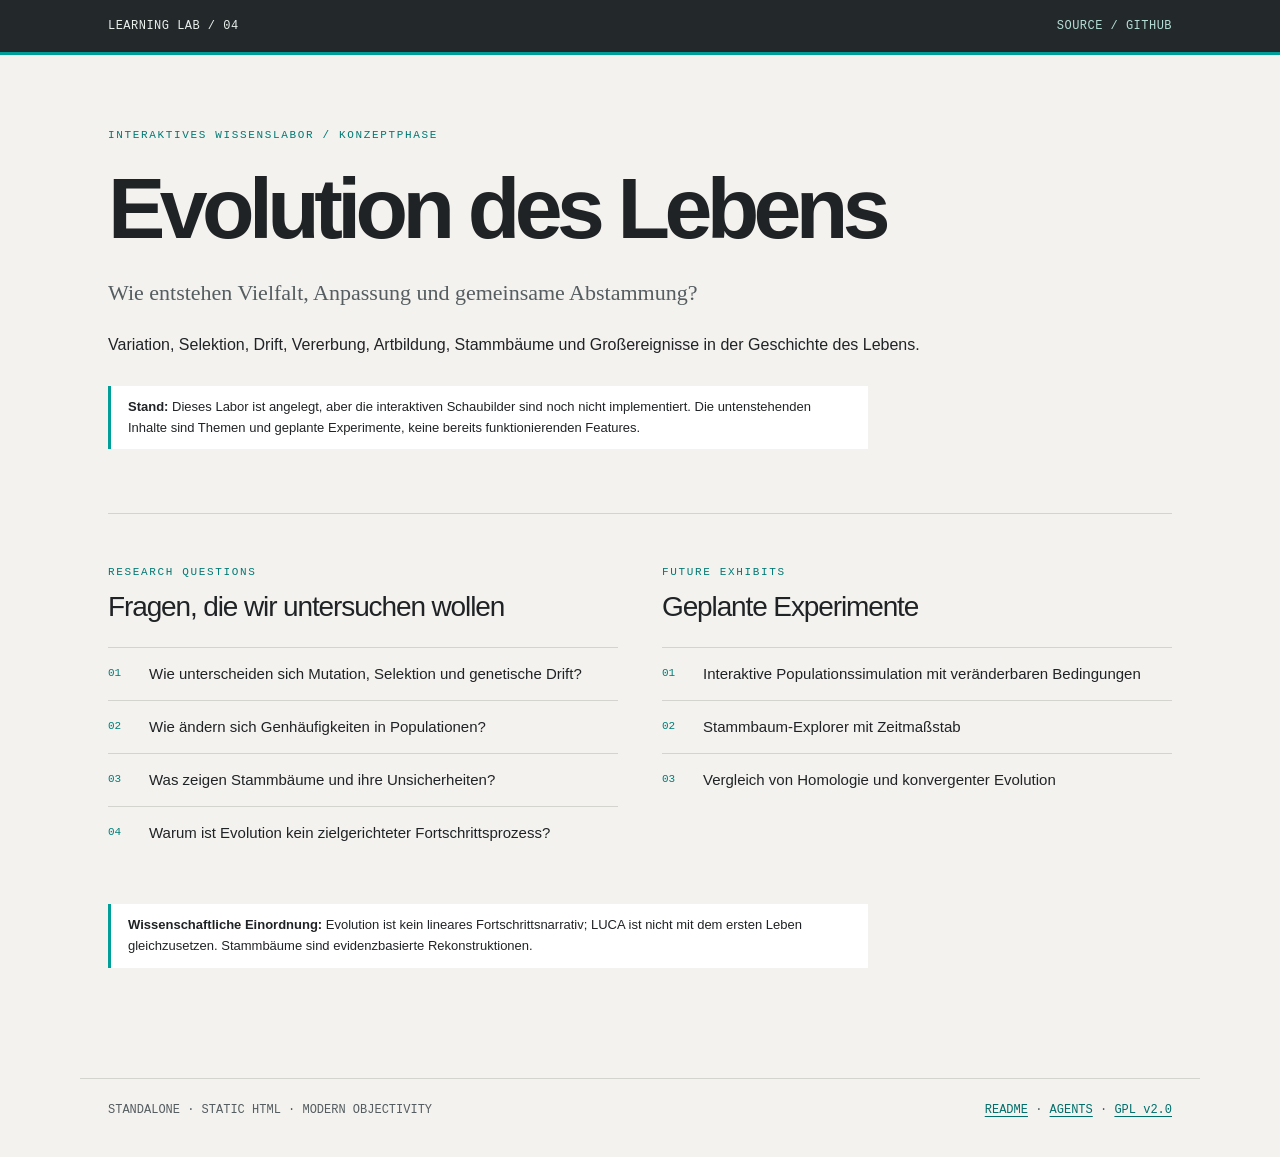
==== index.html @ e32ae3d2 "docs: initialize lab-evolution with index.html" ====
<!doctype html>
<html lang="de">
<head>
<meta charset="utf-8">
<meta name="viewport" content="width=device-width, initial-scale=1">
<meta name="description" content="Wie entstehen Vielfalt, Anpassung und gemeinsame Abstammung?">
<title>Evolution des Lebens · Learning Lab 04</title>
<style>
:root{color-scheme:light;--paper:#f3f2ef;--ink:#202325;--graphite:#23292b;--signal:#009e98;--edge:#d4d4cf;--muted:#555d60}
*{box-sizing:border-box}html{scroll-behavior:smooth}body{margin:0;background:var(--paper);color:var(--ink);font:16px/1.6 "Liberation Sans",Arial,sans-serif}
a{color:inherit;text-underline-offset:3px}:focus-visible{outline:3px solid var(--signal);outline-offset:4px}
header{background:var(--graphite);color:#e9f0ec;border-bottom:3px solid var(--signal)}.top{max-width:1120px;margin:auto;padding:19px 28px;display:flex;justify-content:space-between;gap:20px;align-items:center;font:12px "Liberation Mono",monospace;letter-spacing:.04em}.top a{color:#b5ddd6;text-decoration:none}.top a:hover{text-decoration:underline}
main{max-width:1120px;margin:auto;padding:74px 28px 110px}.eyebrow{font:11px "Liberation Mono",monospace;letter-spacing:.15em;text-transform:uppercase;color:#007973}.hero{padding-bottom:64px;border-bottom:1px solid var(--edge)}h1{font-size:clamp(42px,7vw,86px);font-weight:400;letter-spacing:-.065em;line-height:1.06;max-width:860px;margin:22px 0}h1 strong{font-weight:700}.lead{max-width:800px;font:22px/1.55 "Liberation Serif",Georgia,serif;color:var(--muted)}.note{margin-top:28px;border-left:3px solid var(--signal);padding:11px 17px;background:#fff;font-size:13px;max-width:760px}
.grid{display:grid;grid-template-columns:1fr 1fr;gap:44px;padding-top:52px}.panel{min-width:0}h2{font-size:28px;font-weight:400;line-height:1.2;letter-spacing:-.04em;margin:12px 0 23px}ul{padding:0;list-style:none;margin:0}li{display:flex;gap:16px;padding:14px 0;border-top:1px solid var(--edge);font-size:15px}.index{font:11px "Liberation Mono",monospace;color:#007e79;padding-top:5px;min-width:25px}
footer{max-width:1120px;margin:auto;border-top:1px solid var(--edge);padding:24px 28px 40px;display:flex;justify-content:space-between;gap:14px;flex-wrap:wrap;font:12px "Liberation Mono",monospace;color:var(--muted)}footer a{color:#006f6b}
@media(max-width:720px){main{padding:52px 20px 70px}.grid{grid-template-columns:1fr;gap:42px}.top,footer{padding-left:20px;padding-right:20px}.lead{font-size:19px}}
@media(prefers-reduced-motion:reduce){html{scroll-behavior:auto}}
</style>
</head>
<body>
<header><div class="top"><span>LEARNING LAB / 04</span><a href="https://github.com/philippklinz/lab-evolution">SOURCE / GITHUB</a></div></header>
<main>
<section class="hero"><div class="eyebrow">INTERAKTIVES WISSENSLABOR / KONZEPTPHASE</div>
<h1><strong>Evolution des Lebens</strong></h1>
<p class="lead">Wie entstehen Vielfalt, Anpassung und gemeinsame Abstammung?</p>
<p>Variation, Selektion, Drift, Vererbung, Artbildung, Stammbäume und Großereignisse in der Geschichte des Lebens.</p>
<div class="note"><strong>Stand:</strong> Dieses Labor ist angelegt, aber die interaktiven Schaubilder sind noch nicht implementiert. Die untenstehenden Inhalte sind Themen und geplante Experimente, keine bereits funktionierenden Features.</div>
</section>
<div class="grid">
<section class="panel"><div class="eyebrow">RESEARCH QUESTIONS</div><h2>Fragen, die wir untersuchen wollen</h2><ul><li><span class="index">01</span><span>Wie unterscheiden sich Mutation, Selektion und genetische Drift?</span></li>
<li><span class="index">02</span><span>Wie ändern sich Genhäufigkeiten in Populationen?</span></li>
<li><span class="index">03</span><span>Was zeigen Stammbäume und ihre Unsicherheiten?</span></li>
<li><span class="index">04</span><span>Warum ist Evolution kein zielgerichteter Fortschrittsprozess?</span></li></ul></section>
<section class="panel"><div class="eyebrow">FUTURE EXHIBITS</div><h2>Geplante Experimente</h2><ul><li><span class="index">01</span><span>Interaktive Populationssimulation mit veränderbaren Bedingungen</span></li>
<li><span class="index">02</span><span>Stammbaum-Explorer mit Zeitmaßstab</span></li>
<li><span class="index">03</span><span>Vergleich von Homologie und konvergenter Evolution</span></li></ul></section>
</div>
<section class="note" style="margin-top:45px"><strong>Wissenschaftliche Einordnung:</strong> Evolution ist kein lineares Fortschrittsnarrativ; LUCA ist nicht mit dem ersten Leben gleichzusetzen. Stammbäume sind evidenzbasierte Rekonstruktionen.</section>
</main>
<footer><span>STANDALONE · STATIC HTML · MODERN OBJECTIVITY</span><span><a href="README.md">README</a> · <a href="AGENTS.md">AGENTS</a> · <a href="LICENSE">GPL v2.0</a></span></footer>
</body>
</html>
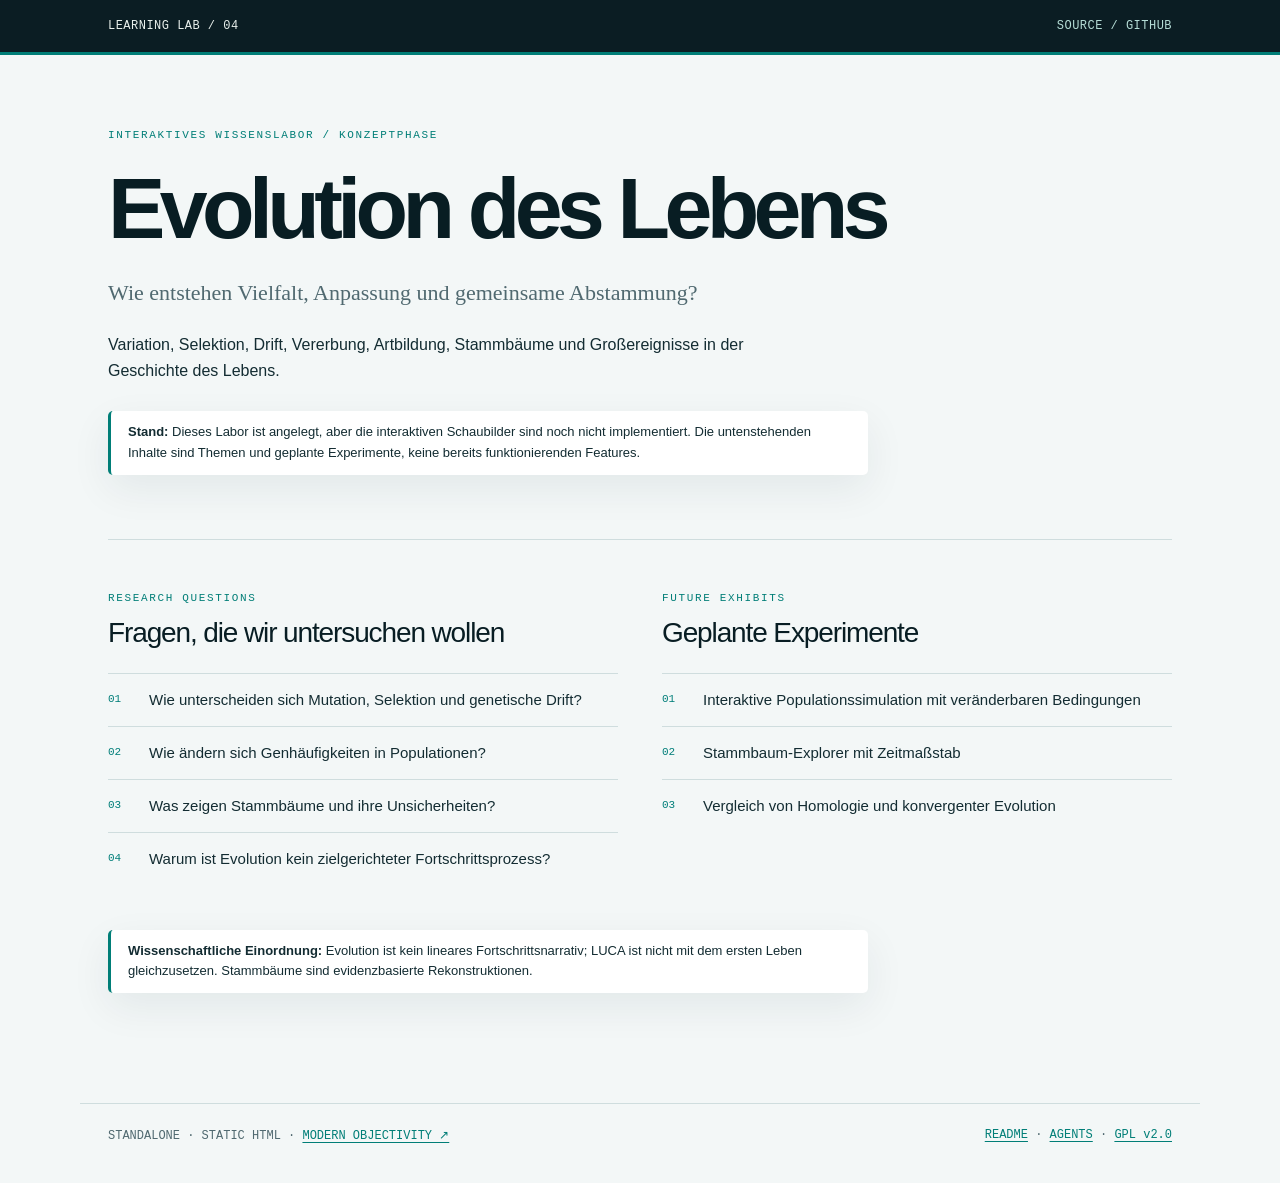
==== commit b2400cb8: "style: adopt published Modern Objectivity kit in evolution lab" ====
--- a/index.html
+++ b/index.html
@@ -5,8 +5,9 @@
 <meta name="viewport" content="width=device-width, initial-scale=1">
 <meta name="description" content="Wie entstehen Vielfalt, Anpassung und gemeinsame Abstammung?">
 <title>Evolution des Lebens · Learning Lab 04</title>
+<link rel="stylesheet" href="modern-objectivity.css">
 <style>
-:root{color-scheme:light;--paper:#f3f2ef;--ink:#202325;--graphite:#23292b;--signal:#009e98;--edge:#d4d4cf;--muted:#555d60}
+:root{color-scheme:light;--paper:var(--mo-bg);--ink:var(--mo-text);--graphite:var(--mo-rail);--signal:var(--mo-accent);--edge:var(--mo-border);--muted:var(--mo-muted)}
 *{box-sizing:border-box}html{scroll-behavior:smooth}body{margin:0;background:var(--paper);color:var(--ink);font:16px/1.6 "Liberation Sans",Arial,sans-serif}
 a{color:inherit;text-underline-offset:3px}:focus-visible{outline:3px solid var(--signal);outline-offset:4px}
 header{background:var(--graphite);color:#e9f0ec;border-bottom:3px solid var(--signal)}.top{max-width:1120px;margin:auto;padding:19px 28px;display:flex;justify-content:space-between;gap:20px;align-items:center;font:12px "Liberation Mono",monospace;letter-spacing:.04em}.top a{color:#b5ddd6;text-decoration:none}.top a:hover{text-decoration:underline}
@@ -15,6 +16,12 @@
 footer{max-width:1120px;margin:auto;border-top:1px solid var(--edge);padding:24px 28px 40px;display:flex;justify-content:space-between;gap:14px;flex-wrap:wrap;font:12px "Liberation Mono",monospace;color:var(--muted)}footer a{color:#006f6b}
 @media(max-width:720px){main{padding:52px 20px 70px}.grid{grid-template-columns:1fr;gap:42px}.top,footer{padding-left:20px;padding-right:20px}.lead{font-size:19px}}
 @media(prefers-reduced-motion:reduce){html{scroll-behavior:auto}}
+
+/* Modern Objectivity reference v0.1: stage-specific adjustments. */
+:focus-visible{outline:3px solid var(--mo-focus)!important}
+.note{border-radius:var(--mo-radius-sm);box-shadow:var(--mo-shadow)}
+.eyebrow{color:var(--mo-accent)}
+footer a{color:var(--mo-accent)}
 </style>
 </head>
 <body>
@@ -37,6 +44,6 @@
 </div>
 <section class="note" style="margin-top:45px"><strong>Wissenschaftliche Einordnung:</strong> Evolution ist kein lineares Fortschrittsnarrativ; LUCA ist nicht mit dem ersten Leben gleichzusetzen. Stammbäume sind evidenzbasierte Rekonstruktionen.</section>
 </main>
-<footer><span>STANDALONE · STATIC HTML · MODERN OBJECTIVITY</span><span><a href="README.md">README</a> · <a href="AGENTS.md">AGENTS</a> · <a href="LICENSE">GPL v2.0</a></span></footer>
+<footer><span>STANDALONE · STATIC HTML · <a href="https://philippklinz.github.io/modern-objectivity-style/">MODERN OBJECTIVITY ↗</a></span><span><a href="README.md">README</a> · <a href="AGENTS.md">AGENTS</a> · <a href="LICENSE">GPL v2.0</a></span></footer>
 </body>
 </html>
--- a/modern-objectivity.css
+++ b/modern-objectivity.css
@@ -0,0 +1,272 @@
+/*
+Modern Objectivity — Laboratory Style Kit v0.1
+GPL-2.0-only • practical reference implementation, not a universal brand.
+Semantic tokens are intentionally overridable for each laboratory stage.
+*/
+:root {
+  color-scheme: light;
+  --mo-font: "Liberation Sans", "DejaVu Sans", Arial, sans-serif;
+  --mo-mono: "Liberation Mono", "DejaVu Sans Mono", Consolas, monospace;
+  --mo-serif: "Liberation Serif", Georgia, serif;
+  --mo-bg: #f3f7f7;
+  --mo-surface: #ffffff;
+  --mo-surface-2: #edf3f3;
+  --mo-surface-3: #e3eded;
+  --mo-text: #132c32;
+  --mo-text-strong: #081d23;
+  --mo-muted: #506970;
+  --mo-border: #cfddde;
+  --mo-border-strong: #afc3c6;
+  --mo-accent: #007e77;
+  --mo-accent-active: #00625f;
+  --mo-accent-light: #d9f5ef;
+  --mo-accent-glow: #13d4b8;
+  --mo-focus: #0b9fbe;
+  --mo-danger: #b83d42;
+  --mo-danger-bg: #fff0f0;
+  --mo-warning: #986213;
+  --mo-warning-bg: #fff4dd;
+  --mo-ok: #147b58;
+  --mo-ok-bg: #e1f6eb;
+  --mo-info: #285f9c;
+  --mo-info-bg: #e9f3fc;
+  --mo-rail: #0b1d23;
+  --mo-rail-text: #e0f2f2;
+  --mo-rail-muted: #94b0b5;
+  --mo-shadow: 0 14px 40px rgba(12, 45, 50, .07);
+  --mo-radius: 9px;
+  --mo-radius-sm: 5px;
+  --mo-space-1: 4px;
+  --mo-space-2: 8px;
+  --mo-space-3: 12px;
+  --mo-space-4: 16px;
+  --mo-space-5: 20px;
+  --mo-space-6: 24px;
+  --mo-space-8: 32px;
+  --mo-space-10: 40px;
+  --mo-space-12: 48px;
+  --mo-page-width: 1280px;
+}
+[data-theme="dark"] {
+  color-scheme: dark;
+  --mo-bg: #08191e;
+  --mo-surface: #10272d;
+  --mo-surface-2: #162f35;
+  --mo-surface-3: #1e3a42;
+  --mo-text: #d7e8e9;
+  --mo-text-strong: #f4fbfa;
+  --mo-muted: #a2bac0;
+  --mo-border: #2a4a52;
+  --mo-border-strong: #41616b;
+  --mo-accent: #49d9c6;
+  --mo-accent-active: #82eee0;
+  --mo-accent-light: #16443f;
+  --mo-accent-glow: #5ef6dd;
+  --mo-focus: #81d8ff;
+  --mo-danger: #ff949b;
+  --mo-danger-bg: #3c252a;
+  --mo-warning: #f5ca75;
+  --mo-warning-bg: #3c321f;
+  --mo-ok: #7ee6b8;
+  --mo-ok-bg: #173d34;
+  --mo-info: #9ccaff;
+  --mo-info-bg: #20354d;
+  --mo-shadow: 0 16px 44px rgba(0, 0, 0, .18);
+}
+*, *::before, *::after { box-sizing: border-box; }
+html { scroll-behavior: smooth; scroll-padding-top: 24px; }
+body { margin: 0; background: var(--mo-bg); color: var(--mo-text); font: 400 15px/1.62 var(--mo-font); -webkit-font-smoothing: antialiased; }
+button, input, textarea, select { font: inherit; }
+button { cursor: pointer; }
+a { color: var(--mo-accent); text-underline-offset: 3px; }
+a:hover { color: var(--mo-accent-active); }
+:focus-visible { outline: 3px solid var(--mo-focus) !important; outline-offset: 3px; }
+::selection { background: var(--mo-accent); color: #fff; }
+h1,h2,h3,h4,p,figure { margin-top: 0; }
+h1,h2,h3,h4 { color: var(--mo-text-strong); line-height: 1.18; letter-spacing: -.028em; }
+h1 { font-size: clamp(2.4rem, 5vw, 4.8rem); font-weight: 650; }
+h2 { font-size: clamp(1.6rem, 2.5vw, 2.6rem); font-weight: 650; }
+h3 { font-size: 1.12rem; letter-spacing: -.015em; }
+p { max-width: 75ch; }
+small, .mo-small { font-size: .81rem; }
+.mo-mono, code, pre, kbd { font-family: var(--mo-mono); font-variant-numeric: tabular-nums; }
+code { font-size: .89em; }
+.mo-tabular { font-variant-numeric: tabular-nums; font-feature-settings: "tnum"; }
+.mo-muted { color: var(--mo-muted); }
+.mo-eyebrow, .mo-kicker { display:block; font: 700 11px/1.5 var(--mo-mono); text-transform: uppercase; letter-spacing: .13em; color: var(--mo-accent); }
+.mo-kicker { margin-bottom: 12px; }
+.mo-lead { font-size: clamp(1.05rem, 1.6vw, 1.3rem); line-height: 1.65; color: var(--mo-muted); max-width: 69ch; }
+.mo-strong { font-weight: 700; }
+.mo-rule { border: 0; border-top: 1px solid var(--mo-border); margin: 28px 0; }
+.mo-sr-only { position: absolute!important; width:1px!important; height:1px!important; overflow:hidden!important; clip:rect(0,0,0,0)!important; white-space:nowrap!important; }
+
+/* Shell / page */
+.mo-shell { display:grid; grid-template-columns: 254px minmax(0,1fr); min-height:100vh; }
+.mo-sidebar { background: var(--mo-rail); color: var(--mo-rail-text); padding: 28px 18px; min-width:0; position:sticky; top:0; height:100vh; overflow-y:auto; display:flex; flex-direction:column; gap:28px; }
+.mo-brand { display:flex; align-items:center; gap:12px; text-decoration:none; color:var(--mo-rail-text); line-height:1.2; font-weight:700; letter-spacing:.01em; font-size:14px; }
+.mo-brand:hover { color:var(--mo-rail-text); }
+.mo-brand-mark { width:35px; height:35px; flex:none; display:grid; place-items:center; color:#71eedb; background:linear-gradient(135deg,#123f40,#0b232a); border:1px solid #39746f; border-radius:8px; font:700 18px var(--mo-mono); }
+.mo-brand small { display:block; margin-top:3px; color:var(--mo-rail-muted); font:400 10px var(--mo-mono); letter-spacing:.08em; text-transform:uppercase; }
+.mo-nav-group { margin-bottom:17px; }
+.mo-nav-title { font:700 10px/1.5 var(--mo-mono); color:#7ca5a8; text-transform:uppercase; letter-spacing:.15em; padding:0 12px; margin-bottom:7px; }
+.mo-nav { display:grid; gap:3px; }
+.mo-nav a { display:flex; align-items:center; justify-content:space-between; gap:8px; padding:9px 12px; border-radius:6px; color:var(--mo-rail-muted); text-decoration:none; font-size:13px; transition:background .15s,color .15s; }
+.mo-nav a:hover,.mo-nav a[aria-current="page"],.mo-nav a.is-active { color:#f0ffff; background:#18363c; }
+.mo-nav a[aria-current="page"]::after,.mo-nav a.is-active::after { content:""; width:5px; height:5px; border-radius:50%; background:#5ae6ce; }
+.mo-sidebar-foot { margin-top:auto; padding:15px 12px 0; border-top:1px solid #2d4b50; color:var(--mo-rail-muted); font:11px/1.6 var(--mo-mono); }
+.mo-main { min-width:0; }
+.mo-topbar { display:flex; justify-content:space-between; align-items:center; gap:16px; min-height:68px; border-bottom:1px solid var(--mo-border); padding:14px clamp(22px,4vw,56px); background:var(--mo-surface); }
+.mo-topbar-path { font:12px var(--mo-mono); color:var(--mo-muted); word-break:break-word; }
+.mo-topbar-path strong { color:var(--mo-text-strong); font-weight:700; }
+.mo-topbar-actions { display:flex; gap:9px; align-items:center; flex-wrap:wrap; }
+.mo-content { width:min(100%, var(--mo-page-width)); margin:0 auto; padding:38px clamp(20px,4vw,56px) 90px; }
+.mo-section { padding-top:46px; padding-bottom:46px; border-bottom:1px solid var(--mo-border); }
+.mo-section-head { display:flex; justify-content:space-between; align-items:end; gap:22px; margin-bottom:25px; }
+.mo-section-head h2 { margin:0 0 7px; }
+.mo-section-head p { margin:0; color:var(--mo-muted); }
+.mo-hero { position:relative; isolation:isolate; overflow:hidden; background:#0b2229; border-radius:14px; padding:clamp(30px,6vw,74px); color:#e5f6f4; min-height:385px; display:flex; flex-direction:column; justify-content:center; margin-bottom:12px; }
+.mo-hero::before { content:""; position:absolute; inset:0; z-index:-2; background-image:linear-gradient(rgba(111,199,192,.06) 1px,transparent 1px),linear-gradient(90deg,rgba(111,199,192,.06) 1px,transparent 1px); background-size:32px 32px; mask-image:linear-gradient(to left,black,transparent 80%); }
+.mo-hero::after { content:""; position:absolute; right:-110px; top:-125px; width:490px; aspect-ratio:1; z-index:-1; background:radial-gradient(circle at 45% 45%,transparent 18%,rgba(48,235,199,.46) 18.3%,transparent 18.8%,transparent 31%,rgba(48,235,199,.24) 31.3%,transparent 31.8%,transparent 49%,rgba(48,235,199,.14) 49.3%,transparent 49.8%); transform:rotate(-18deg); }
+.mo-hero h1 { color:#fff; max-width:720px; margin:18px 0 18px; letter-spacing:-.055em; }
+.mo-hero p { color:#b1d3d5; font-size:18px; max-width:590px; }
+.mo-hero .mo-eyebrow { color:#64e8d1; }
+.mo-hero-actions { display:flex; gap:10px; flex-wrap:wrap; margin-top:17px; }
+
+/* Layout */
+.mo-grid { display:grid; gap:16px; }
+.mo-grid-2 { grid-template-columns:repeat(2,minmax(0,1fr)); }
+.mo-grid-3 { grid-template-columns:repeat(3,minmax(0,1fr)); }
+.mo-grid-4 { grid-template-columns:repeat(4,minmax(0,1fr)); }
+.mo-flex { display:flex; align-items:center; gap:12px; }
+.mo-between { display:flex; align-items:center; justify-content:space-between; gap:12px; }
+.mo-wrap { flex-wrap:wrap; }
+.mo-stack { display:grid; gap:14px; }
+.mo-panel, .mo-card { background:var(--mo-surface); border:1px solid var(--mo-border); border-radius:var(--mo-radius); }
+.mo-panel { padding:24px; }
+.mo-card { padding:22px; box-shadow:var(--mo-shadow); }
+.mo-card-head { display:flex; justify-content:space-between; align-items:center; gap:12px; margin-bottom:15px; }
+.mo-card-head h3 { margin:0; }
+.mo-stat { display:flex; flex-direction:column; gap:5px; min-width:0; }
+.mo-stat-value { font:650 clamp(1.6rem,2.6vw,2.4rem)/1.13 var(--mo-mono); color:var(--mo-text-strong); letter-spacing:-.055em; }
+.mo-stat-label { font-size:12px; color:var(--mo-muted); }
+.mo-stat-foot { font:11px var(--mo-mono); color:var(--mo-accent); margin-top:8px; }
+
+/* Controls */
+.mo-btn { display:inline-flex; align-items:center; justify-content:center; gap:8px; appearance:none; padding:10px 15px; min-height:39px; color:var(--mo-text); background:var(--mo-surface); border:1px solid var(--mo-border-strong); border-radius:var(--mo-radius-sm); font:700 12px/1.3 var(--mo-font); text-decoration:none; transition:background .13s,border-color .13s,transform .13s; white-space:nowrap; }
+.mo-btn:hover { background:var(--mo-surface-2); color:var(--mo-text-strong); border-color:var(--mo-accent); }
+.mo-btn:active { transform:translateY(1px); }
+.mo-btn:disabled { opacity:.48; cursor:not-allowed; transform:none; }
+.mo-btn-primary { color:#fff; background:#007e77; border-color:#007e77; }
+.mo-btn-primary:hover { color:#fff; background:#00635e; border-color:#00635e; }
+.mo-btn-quiet { background:transparent; border-color:transparent; }
+.mo-btn-quiet:hover { background:var(--mo-surface-2); }
+.mo-btn-danger { color:var(--mo-danger); border-color:var(--mo-danger); }
+.mo-btn-sm { min-height:32px; padding:7px 11px; font-size:11px; }
+.mo-btn-lg { min-height:47px; padding:12px 21px; }
+.mo-btn-on-dark { background:#1a494a; color:#e9fffc; border-color:#3d817b; }
+.mo-btn-on-dark:hover { background:#23605f; border-color:#69d7ca; color:#fff; }
+.mo-field { display:grid; gap:7px; min-width:0; }
+.mo-field-label { font-size:12px; font-weight:700; color:var(--mo-text-strong); }
+.mo-field-help { font-size:11px; color:var(--mo-muted); }
+.mo-input,.mo-select,.mo-textarea { width:100%; min-height:41px; border:1px solid var(--mo-border-strong); border-radius:var(--mo-radius-sm); background:var(--mo-surface); color:var(--mo-text-strong); padding:9px 11px; outline:none; }
+.mo-input::placeholder,.mo-textarea::placeholder { color:var(--mo-muted); opacity:.85; }
+.mo-input:focus,.mo-select:focus,.mo-textarea:focus { border-color:var(--mo-accent); box-shadow:0 0 0 3px var(--mo-accent-light); }
+.mo-input:disabled,.mo-select:disabled { opacity:.55; }
+.mo-input[aria-invalid="true"] { border-color:var(--mo-danger); }
+.mo-textarea { min-height:106px; resize:vertical; }
+.mo-check { display:inline-flex; align-items:center; gap:9px; color:var(--mo-text); font-size:13px; cursor:pointer; }
+.mo-check input { accent-color:var(--mo-accent); width:17px; height:17px; }
+.mo-range { width:100%; accent-color:var(--mo-accent); cursor:pointer; }
+.mo-switch { display:inline-flex; align-items:center; gap:10px; font-size:12px; cursor:pointer; }
+.mo-switch input { appearance:none; width:38px; height:22px; border-radius:30px; border:1px solid var(--mo-border-strong); background:var(--mo-surface-3); position:relative; transition:background .15s; }
+.mo-switch input::after { content:""; width:16px; height:16px; top:2px; left:2px; border-radius:50%; position:absolute; background:var(--mo-muted); transition:transform .15s, background .15s; }
+.mo-switch input:checked { background:var(--mo-accent); border-color:var(--mo-accent); }
+.mo-switch input:checked::after { transform:translateX(16px); background:#fff; }
+.mo-switch input:focus-visible { outline:3px solid var(--mo-focus); outline-offset:2px; }
+
+/* Status, notes, progress */
+.mo-badge { display:inline-flex; gap:7px; align-items:center; min-height:23px; padding:2px 8px; font:700 10px/1.4 var(--mo-mono); text-transform:uppercase; letter-spacing:.045em; border:1px solid var(--mo-border); border-radius:4px; color:var(--mo-muted); background:var(--mo-surface-2); }
+.mo-badge::before { content:""; width:6px; height:6px; border-radius:50%; background:currentColor; }
+.mo-badge-success { color:var(--mo-ok); border-color:color-mix(in srgb,var(--mo-ok) 25%,var(--mo-border)); background:var(--mo-ok-bg); }
+.mo-badge-warning { color:var(--mo-warning); border-color:color-mix(in srgb,var(--mo-warning) 25%,var(--mo-border)); background:var(--mo-warning-bg); }
+.mo-badge-danger { color:var(--mo-danger); border-color:color-mix(in srgb,var(--mo-danger) 25%,var(--mo-border)); background:var(--mo-danger-bg); }
+.mo-badge-info { color:var(--mo-info); border-color:color-mix(in srgb,var(--mo-info) 25%,var(--mo-border)); background:var(--mo-info-bg); }
+.mo-note { display:flex; align-items:flex-start; gap:13px; padding:14px 16px; border-left:3px solid var(--mo-accent); background:var(--mo-accent-light); color:var(--mo-text); border-radius:0 var(--mo-radius-sm) var(--mo-radius-sm) 0; font-size:13px; }
+.mo-note-warning { border-color:var(--mo-warning); background:var(--mo-warning-bg); }
+.mo-note-danger { border-color:var(--mo-danger); background:var(--mo-danger-bg); }
+.mo-progress { height:6px; width:100%; overflow:hidden; border-radius:10px; background:var(--mo-surface-3); }
+.mo-progress > span { display:block; height:100%; border-radius:10px; background:var(--mo-accent); transition:width .25s ease; }
+.mo-meter { display:grid; gap:8px; }
+.mo-meter-label { display:flex; justify-content:space-between; font:11px var(--mo-mono); gap:8px; color:var(--mo-muted); }
+.mo-meter-label strong { color:var(--mo-text-strong); }
+
+/* Tabs */
+.mo-tabs { display:flex; gap:4px; flex-wrap:wrap; border-bottom:1px solid var(--mo-border); margin-bottom:19px; }
+.mo-tab { appearance:none; background:transparent; border:0; border-bottom:2px solid transparent; color:var(--mo-muted); padding:10px 15px 12px; margin-bottom:-1px; font:700 12px var(--mo-font); }
+.mo-tab[aria-selected="true"] { color:var(--mo-accent); border-bottom-color:var(--mo-accent); }
+.mo-tab:hover { color:var(--mo-text-strong); background:var(--mo-surface-2); }
+[role="tabpanel"][hidden] { display:none!important; }
+
+/* Tables and data */
+.mo-table-wrap { width:100%; overflow-x:auto; border:1px solid var(--mo-border); border-radius:var(--mo-radius); background:var(--mo-surface); }
+.mo-table { border-collapse:collapse; width:100%; min-width:550px; font-size:12px; font-variant-numeric:tabular-nums; }
+.mo-table th { text-align:left; font:700 10px/1.4 var(--mo-mono); color:var(--mo-muted); text-transform:uppercase; letter-spacing:.06em; background:var(--mo-surface-2); padding:13px 15px; border-bottom:1px solid var(--mo-border); white-space:nowrap; }
+.mo-table td { padding:13px 15px; border-bottom:1px solid var(--mo-border); vertical-align:middle; color:var(--mo-text); }
+.mo-table tbody tr:last-child td { border-bottom:0; }
+.mo-table tbody tr:hover { background:var(--mo-surface-2); }
+.mo-table td.mo-num, .mo-table th.mo-num { text-align:right; font-family:var(--mo-mono); }
+.mo-table td strong { color:var(--mo-text-strong); }
+.mo-table-muted { color:var(--mo-muted); }
+.mo-positive { color:var(--mo-ok); }
+.mo-negative { color:var(--mo-danger); }
+
+/* Visual media */
+.mo-chart { position:relative; min-height:180px; width:100%; border:1px solid var(--mo-border); border-radius:var(--mo-radius); overflow:hidden; background:var(--mo-surface); }
+.mo-chart svg { display:block; width:100%; height:auto; }
+.mo-chart-grid { stroke:var(--mo-border); stroke-width:1; }
+.mo-chart-line { stroke:var(--mo-accent); stroke-width:2.4; fill:none; vector-effect:non-scaling-stroke; }
+.mo-chart-area { fill:var(--mo-accent); fill-opacity:.10; }
+.mo-chart-label { fill:var(--mo-muted); font:10px var(--mo-mono); }
+.mo-code { border:1px solid var(--mo-border); background:var(--mo-surface-2); border-radius:var(--mo-radius); overflow:auto; padding:20px; font:12px/1.7 var(--mo-mono); color:var(--mo-text); white-space:pre; tab-size:2; }
+.mo-swatch { overflow:hidden; border:1px solid var(--mo-border); border-radius:var(--mo-radius); background:var(--mo-surface); }
+.mo-swatch-fill { height:81px; }
+.mo-swatch-caption { padding:11px 12px; display:grid; gap:3px; }
+.mo-swatch-caption strong { font-size:12px; }
+.mo-swatch-caption code { font-size:11px; color:var(--mo-muted); }
+.mo-steps { list-style:none; padding:0; margin:0; display:grid; gap:9px; }
+.mo-steps li { display:flex; align-items:flex-start; gap:14px; font-size:13px; }
+.mo-steps li span:first-child { width:30px; height:30px; background:var(--mo-accent-light); color:var(--mo-accent); font:700 11px var(--mo-mono); display:grid; place-items:center; border-radius:5px; flex:none; }
+.mo-toast { position:fixed; z-index:100; right:25px; bottom:25px; border:1px solid var(--mo-border-strong); border-left:4px solid var(--mo-accent); border-radius:6px; background:var(--mo-surface); color:var(--mo-text-strong); box-shadow:var(--mo-shadow); padding:15px 19px; max-width:min(360px,calc(100vw - 30px)); font-size:13px; }
+.mo-toast[hidden] { display:none; }
+.mo-placeholder { border:1px dashed var(--mo-border-strong); border-radius:var(--mo-radius); padding:25px; text-align:center; color:var(--mo-muted); }
+.mo-tag { font:700 10px var(--mo-mono); padding:4px 7px; border-radius:4px; background:var(--mo-surface-2); border:1px solid var(--mo-border); color:var(--mo-muted); }
+.mo-mark { color:var(--mo-accent); }
+
+/* Responsive */
+@media (max-width:1100px) { .mo-grid-4 {grid-template-columns:repeat(2,minmax(0,1fr))} }
+@media (max-width:900px) {
+  .mo-shell { display:block; }
+  .mo-sidebar { position:relative; height:auto; padding:14px 18px; gap:12px; }
+  .mo-sidebar nav { display:flex; gap:12px; overflow:auto; scrollbar-width:thin; }
+  .mo-nav-group { margin:0; flex:none; }
+  .mo-nav-title,.mo-sidebar-foot { display:none; }
+  .mo-nav { display:flex; }
+  .mo-nav a {white-space:nowrap; padding:7px 10px}
+  .mo-topbar {padding:14px 20px}
+  .mo-content {padding:24px 18px 70px}
+  .mo-section {padding:34px 0}
+}
+@media (max-width:640px) {
+  .mo-grid-2,.mo-grid-3,.mo-grid-4 {grid-template-columns:1fr}
+  .mo-section-head {display:block}
+  .mo-section-head > :last-child {margin-top:13px}
+  .mo-topbar {align-items:start;flex-wrap:wrap}
+  .mo-panel,.mo-card {padding:17px}
+  .mo-hero {min-height:360px; padding:28px 22px}
+  .mo-hero::after {right:-220px}
+  .mo-stat-value {font-size:2rem}
+}
+@media (prefers-reduced-motion:reduce) {
+  html {scroll-behavior:auto}
+  *,*::before,*::after { animation-duration:.01ms!important; animation-iteration-count:1!important; transition-duration:.01ms!important; }
+}
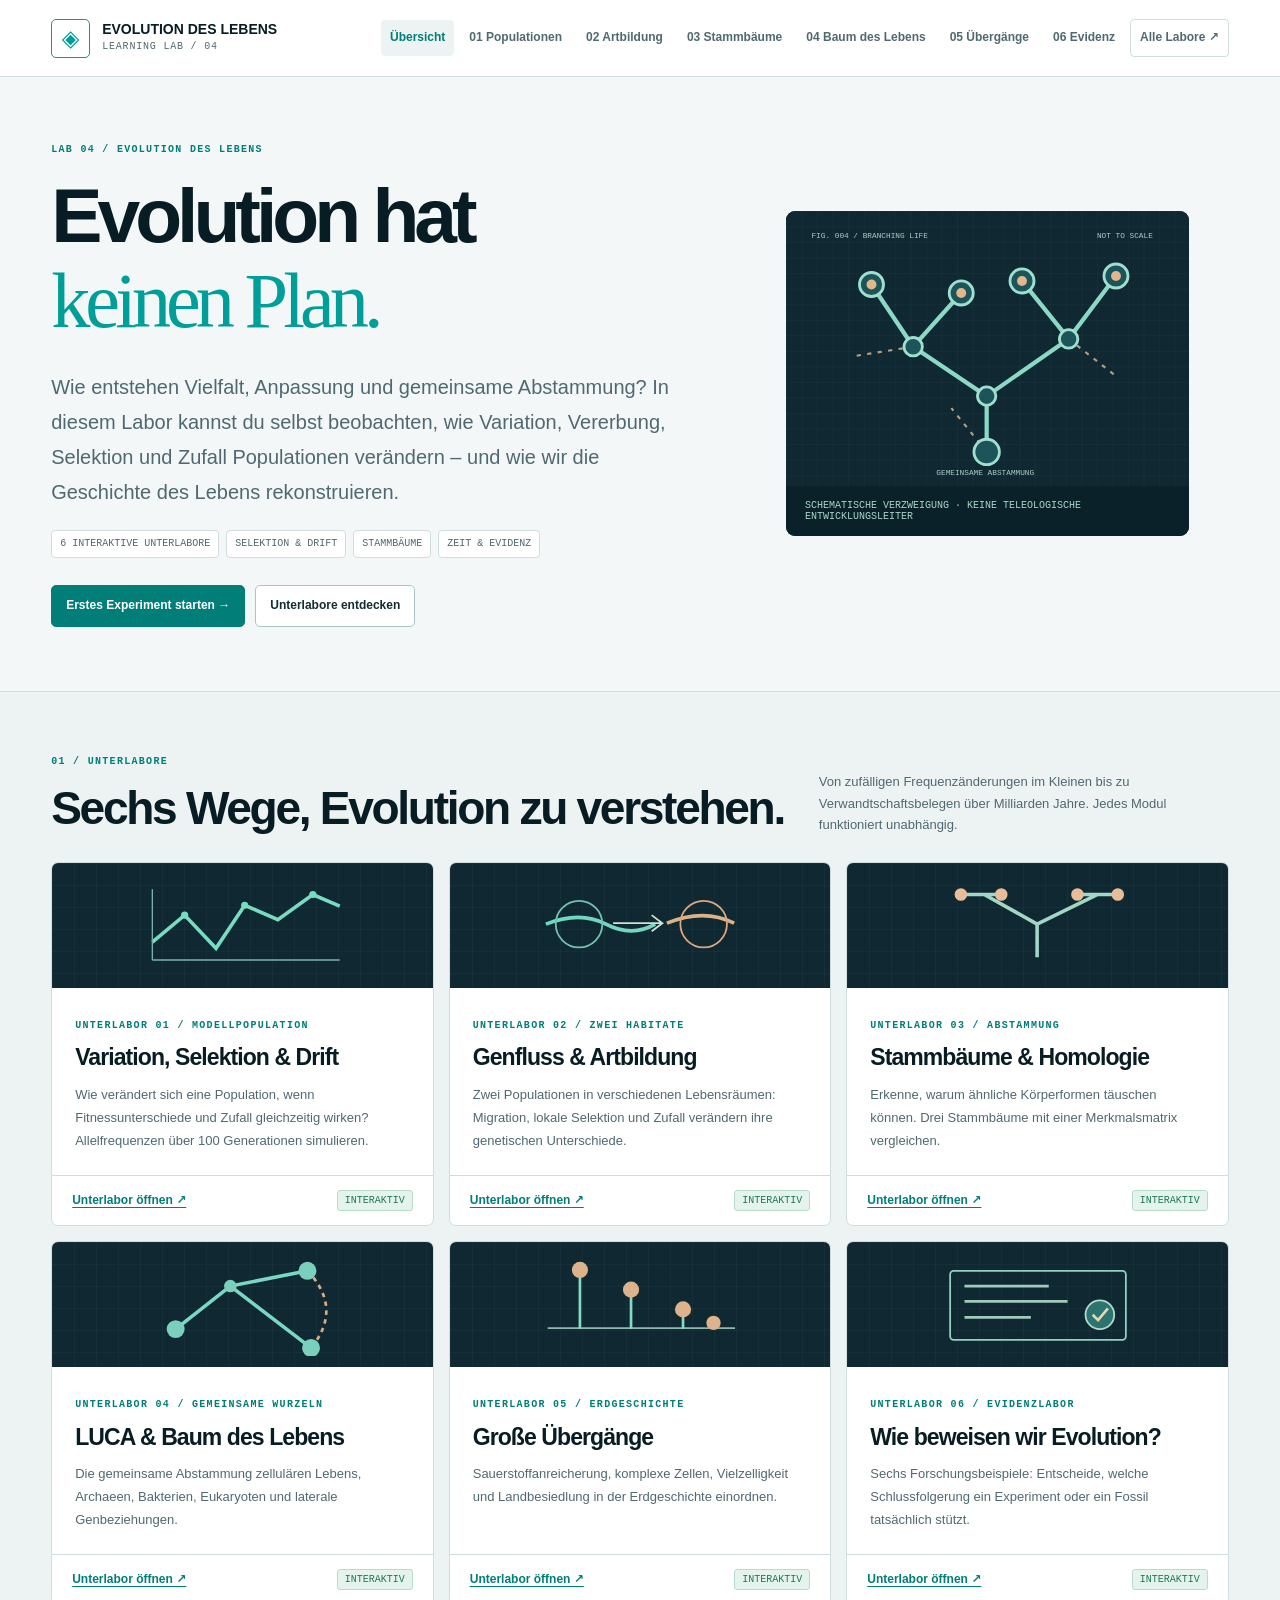
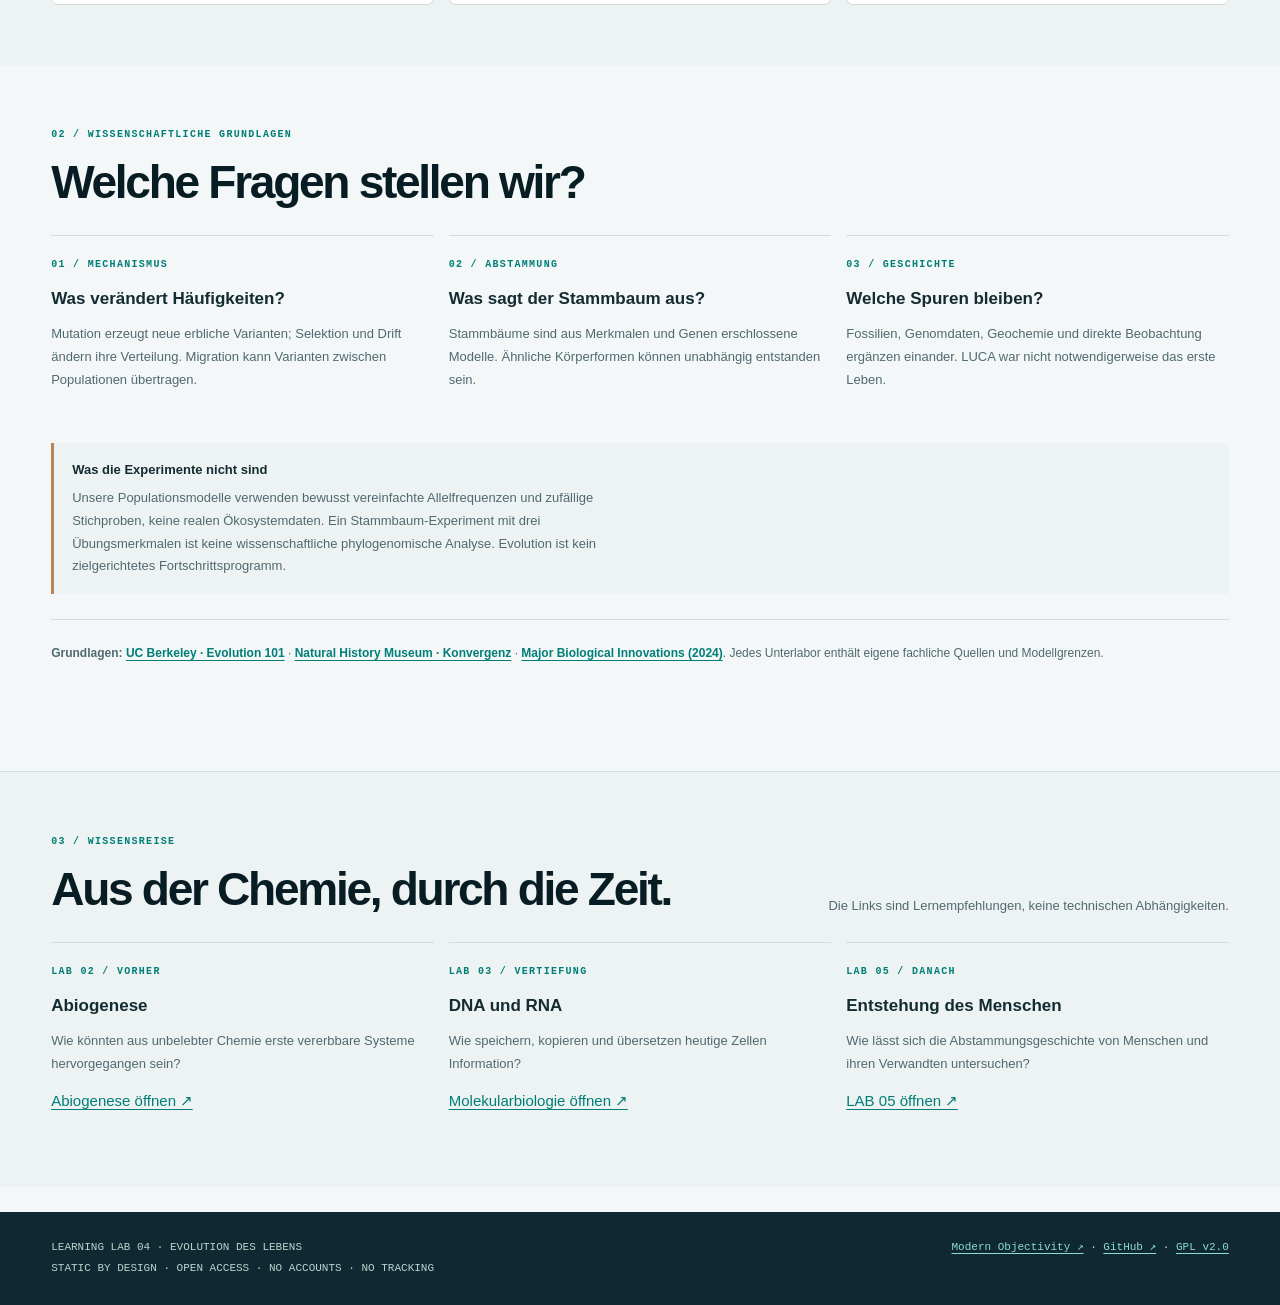
==== commit 31449e03: "feat: launch six interactive evolution labs from a unified illustrated home" ====
--- a/index.html
+++ b/index.html
@@ -1,49 +1,47 @@
 <!doctype html>
-<html lang="de">
-<head>
-<meta charset="utf-8">
-<meta name="viewport" content="width=device-width, initial-scale=1">
-<meta name="description" content="Wie entstehen Vielfalt, Anpassung und gemeinsame Abstammung?">
-<title>Evolution des Lebens · Learning Lab 04</title>
-<link rel="stylesheet" href="modern-objectivity.css">
-<style>
-:root{color-scheme:light;--paper:var(--mo-bg);--ink:var(--mo-text);--graphite:var(--mo-rail);--signal:var(--mo-accent);--edge:var(--mo-border);--muted:var(--mo-muted)}
-*{box-sizing:border-box}html{scroll-behavior:smooth}body{margin:0;background:var(--paper);color:var(--ink);font:16px/1.6 "Liberation Sans",Arial,sans-serif}
-a{color:inherit;text-underline-offset:3px}:focus-visible{outline:3px solid var(--signal);outline-offset:4px}
-header{background:var(--graphite);color:#e9f0ec;border-bottom:3px solid var(--signal)}.top{max-width:1120px;margin:auto;padding:19px 28px;display:flex;justify-content:space-between;gap:20px;align-items:center;font:12px "Liberation Mono",monospace;letter-spacing:.04em}.top a{color:#b5ddd6;text-decoration:none}.top a:hover{text-decoration:underline}
-main{max-width:1120px;margin:auto;padding:74px 28px 110px}.eyebrow{font:11px "Liberation Mono",monospace;letter-spacing:.15em;text-transform:uppercase;color:#007973}.hero{padding-bottom:64px;border-bottom:1px solid var(--edge)}h1{font-size:clamp(42px,7vw,86px);font-weight:400;letter-spacing:-.065em;line-height:1.06;max-width:860px;margin:22px 0}h1 strong{font-weight:700}.lead{max-width:800px;font:22px/1.55 "Liberation Serif",Georgia,serif;color:var(--muted)}.note{margin-top:28px;border-left:3px solid var(--signal);padding:11px 17px;background:#fff;font-size:13px;max-width:760px}
-.grid{display:grid;grid-template-columns:1fr 1fr;gap:44px;padding-top:52px}.panel{min-width:0}h2{font-size:28px;font-weight:400;line-height:1.2;letter-spacing:-.04em;margin:12px 0 23px}ul{padding:0;list-style:none;margin:0}li{display:flex;gap:16px;padding:14px 0;border-top:1px solid var(--edge);font-size:15px}.index{font:11px "Liberation Mono",monospace;color:#007e79;padding-top:5px;min-width:25px}
-footer{max-width:1120px;margin:auto;border-top:1px solid var(--edge);padding:24px 28px 40px;display:flex;justify-content:space-between;gap:14px;flex-wrap:wrap;font:12px "Liberation Mono",monospace;color:var(--muted)}footer a{color:#006f6b}
-@media(max-width:720px){main{padding:52px 20px 70px}.grid{grid-template-columns:1fr;gap:42px}.top,footer{padding-left:20px;padding-right:20px}.lead{font-size:19px}}
-@media(prefers-reduced-motion:reduce){html{scroll-behavior:auto}}
-
-/* Modern Objectivity reference v0.1: stage-specific adjustments. */
-:focus-visible{outline:3px solid var(--mo-focus)!important}
-.note{border-radius:var(--mo-radius-sm);box-shadow:var(--mo-shadow)}
-.eyebrow{color:var(--mo-accent)}
-footer a{color:var(--mo-accent)}
-</style>
-</head>
-<body>
-<header><div class="top"><span>LEARNING LAB / 04</span><a href="https://github.com/philippklinz/lab-evolution">SOURCE / GITHUB</a></div></header>
-<main>
-<section class="hero"><div class="eyebrow">INTERAKTIVES WISSENSLABOR / KONZEPTPHASE</div>
-<h1><strong>Evolution des Lebens</strong></h1>
-<p class="lead">Wie entstehen Vielfalt, Anpassung und gemeinsame Abstammung?</p>
-<p>Variation, Selektion, Drift, Vererbung, Artbildung, Stammbäume und Großereignisse in der Geschichte des Lebens.</p>
-<div class="note"><strong>Stand:</strong> Dieses Labor ist angelegt, aber die interaktiven Schaubilder sind noch nicht implementiert. Die untenstehenden Inhalte sind Themen und geplante Experimente, keine bereits funktionierenden Features.</div>
-</section>
-<div class="grid">
-<section class="panel"><div class="eyebrow">RESEARCH QUESTIONS</div><h2>Fragen, die wir untersuchen wollen</h2><ul><li><span class="index">01</span><span>Wie unterscheiden sich Mutation, Selektion und genetische Drift?</span></li>
-<li><span class="index">02</span><span>Wie ändern sich Genhäufigkeiten in Populationen?</span></li>
-<li><span class="index">03</span><span>Was zeigen Stammbäume und ihre Unsicherheiten?</span></li>
-<li><span class="index">04</span><span>Warum ist Evolution kein zielgerichteter Fortschrittsprozess?</span></li></ul></section>
-<section class="panel"><div class="eyebrow">FUTURE EXHIBITS</div><h2>Geplante Experimente</h2><ul><li><span class="index">01</span><span>Interaktive Populationssimulation mit veränderbaren Bedingungen</span></li>
-<li><span class="index">02</span><span>Stammbaum-Explorer mit Zeitmaßstab</span></li>
-<li><span class="index">03</span><span>Vergleich von Homologie und konvergenter Evolution</span></li></ul></section>
+<html lang="de"><head><meta charset="utf-8"><meta name="viewport" content="width=device-width,initial-scale=1">
+<meta name="theme-color" content="#f3f7f7"><meta name="description" content="LAB 04: Evolution des Lebens interaktiv verstehen – Selektion, Drift, Artbildung, Stammbäume, LUCA, Übergänge und Evolutionsbelege.">
+<title>Evolution des Lebens — Learning Lab 04</title>
+<link rel="stylesheet" href="modern-objectivity.css"><link rel="stylesheet" href="evolution.css"></head>
+<body><a class="ev-skip" href="#main">Zum Inhalt springen</a>
+<header class="ev-header"><div class="ev-wrap ev-header-inner"><a class="ev-brand" href="index.html"><span aria-hidden="true">◈</span><span><strong>EVOLUTION DES LEBENS</strong><small>LEARNING LAB / 04</small></span></a>
+<nav class="ev-nav" aria-label="Labornavigation"><a href="index.html" aria-current="page">Übersicht</a><a href="01_populationen.html">01 Populationen</a><a href="02_artbildung.html">02 Artbildung</a><a href="03_stammbaeume.html">03 Stammbäume</a><a href="04_baum_des_lebens.html">04 Baum des Lebens</a><a href="05_uebergaenge.html">05 Übergänge</a><a href="06_evidenz.html">06 Evidenz</a><a class="ev-home" href="https://philippklinz.github.io/learning-labs/">Alle Labore ↗</a></nav>
+</div></header>
+<main id="main"><div class="ev-wrap">
+<section class="ev-hero"><div><span class="ev-eye">LAB 04 / EVOLUTION DES LEBENS</span><h1>Evolution hat<br><em>keinen Plan.</em></h1>
+<p>Wie entstehen Vielfalt, Anpassung und gemeinsame Abstammung? In diesem Labor kannst du selbst beobachten, wie Variation, Vererbung, Selektion und Zufall Populationen verändern – und wie wir die Geschichte des Lebens rekonstruieren.</p>
+<div class="ev-tags"><span>6 INTERAKTIVE UNTERLABORE</span><span>SELEKTION &amp; DRIFT</span><span>STAMMBÄUME</span><span>ZEIT &amp; EVIDENZ</span></div>
+<div class="ev-actions"><a class="ev-action primary" href="01_populationen.html">Erstes Experiment starten →</a><a class="ev-action" href="#unterlabore">Unterlabore entdecken</a></div></div>
+<figure class="ev-hero-graphic"><svg viewBox="0 0 570 390" aria-hidden="true" fill="none">
+<rect width="570" height="390" fill="#102832"/>
+<defs><pattern id="hero-grid" width="22" height="22" patternUnits="userSpaceOnUse"><path d="M22 0H0V22" stroke="#9ebbb5" stroke-opacity=".10" fill="none"/></pattern></defs>
+<rect width="570" height="390" fill="url(#hero-grid)"/>
+<path d="M284 341V262L180 192 121 104M180 192L248 116M284 262l116-81 67-89M400 181L334 99" stroke="#8bd8c5" stroke-width="6" stroke-linecap="round"/>
+<path d="M284 341l-50-62M180 192l-81 13M400 181l65 51" stroke="#b7a184" stroke-width="3" stroke-dasharray="6 9"/>
+<g fill="#1c5559" stroke="#a0dfd0" stroke-width="4"><circle cx="284" cy="341" r="18"/><circle cx="284" cy="262" r="13"/><circle cx="180" cy="192" r="13"/><circle cx="400" cy="181" r="13"/><circle cx="121" cy="104" r="17"/><circle cx="248" cy="116" r="17"/><circle cx="467" cy="92" r="17"/><circle cx="334" cy="99" r="17"/></g>
+<g fill="#e5b58c"><circle cx="121" cy="104" r="7"/><circle cx="248" cy="116" r="7"/><circle cx="467" cy="92" r="7"/><circle cx="334" cy="99" r="7"/></g>
+<g fill="#a9cec6" font-family="monospace" font-size="11"><text x="36" y="38">FIG. 004 / BRANCHING LIFE</text><text x="282" y="374" text-anchor="middle">GEMEINSAME ABSTAMMUNG</text><text x="440" y="38">NOT TO SCALE</text></g>
+</svg><figcaption>SCHEMATISCHE VERZWEIGUNG · KEINE TELEOLOGISCHE ENTWICKLUNGSLEITER</figcaption></figure></section></div>
+<section class="ev-section alt" id="unterlabore"><div class="ev-wrap"><div class="ev-section-heading"><div><span class="ev-eye">01 / UNTERLABORE</span><h2>Sechs Wege, Evolution zu verstehen.</h2></div><p>Von zufälligen Frequenzänderungen im Kleinen bis zu Verwandtschaftsbelegen über Milliarden Jahre. Jedes Modul funktioniert unabhängig.</p></div>
+<div class="ev-card-grid"><article class="ev-card"><div class="ev-card-art"><svg viewBox="0 0 260 116" aria-hidden="true" fill="none"><path d="M30 77L66 47 101 84 133 36 170 52 209 24 239 37" stroke="#78dcc1" stroke-width="4" fill="none"/><path d="M30 97h209M30 18v79" stroke="#7cb0ad" stroke-width="1.5"/><g fill="#78dcc1"><circle cx="66" cy="47" r="4"/><circle cx="133" cy="36" r="4"/><circle cx="209" cy="24" r="4"/></g></svg></div><div class="ev-card-body"><span class="ev-eye">UNTERLABOR 01 / MODELLPOPULATION</span><h3>Variation, Selektion & Drift</h3><p>Wie verändert sich eine Population, wenn Fitnessunterschiede und Zufall gleichzeitig wirken? Allelfrequenzen über 100 Generationen simulieren.</p></div><div class="ev-card-foot"><a href="01_populationen.html">Unterlabor öffnen ↗</a><span class="ev-tag">INTERAKTIV</span></div></article>
+<article class="ev-card"><div class="ev-card-art"><svg viewBox="0 0 260 116" aria-hidden="true" fill="none"><path d="M25 57q38-15 67 0t55 0" stroke="#72d7c0" stroke-width="4" fill="none"/><path d="M160 56q41-17 75 0" stroke="#deb285" stroke-width="4" fill="none"/><path d="M100 56h55m-12-9 12 9-12 9" stroke="#d0e1d3" stroke-width="2" fill="none"/><circle cx="62" cy="57" r="26" stroke="#70c2b0" stroke-width="2"/><circle cx="201" cy="57" r="26" stroke="#daa77e" stroke-width="2"/></svg></div><div class="ev-card-body"><span class="ev-eye">UNTERLABOR 02 / ZWEI HABITATE</span><h3>Genfluss & Artbildung</h3><p>Zwei Populationen in verschiedenen Lebensräumen: Migration, lokale Selektion und Zufall verändern ihre genetischen Unterschiede.</p></div><div class="ev-card-foot"><a href="02_artbildung.html">Unterlabor öffnen ↗</a><span class="ev-tag">INTERAKTIV</span></div></article>
+<article class="ev-card"><div class="ev-card-art"><svg viewBox="0 0 260 116" aria-hidden="true" fill="none"><path d="M129 94V57M129 57L70 24M129 57L196 24M70 24H44M70 24H89M196 24h-22m22 0h23" stroke="#a3d6c5" stroke-width="4" fill="none"/><g fill="#e7be99"><circle cx="44" cy="24" r="7"/><circle cx="89" cy="24" r="7"/><circle cx="174" cy="24" r="7"/><circle cx="219" cy="24" r="7"/></g></svg></div><div class="ev-card-body"><span class="ev-eye">UNTERLABOR 03 / ABSTAMMUNG</span><h3>Stammbäume & Homologie</h3><p>Erkenne, warum ähnliche Körperformen täuschen können. Drei Stammbäume mit einer Merkmalsmatrix vergleichen.</p></div><div class="ev-card-foot"><a href="03_stammbaeume.html">Unterlabor öffnen ↗</a><span class="ev-tag">INTERAKTIV</span></div></article>
+<article class="ev-card"><div class="ev-card-art"><svg viewBox="0 0 260 116" aria-hidden="true" fill="none"><path d="M56 86L117 38 203 21M117 38l90 69" stroke="#79d8c3" stroke-width="4" fill="none"/><path d="M203 21Q243 63 207 107" stroke="#d9ac83" stroke-width="3" stroke-dasharray="5 5" fill="none"/><g fill="#7ad0bd"><circle cx="56" cy="86" r="10"/><circle cx="117" cy="38" r="7"/><circle cx="203" cy="21" r="10"/><circle cx="207" cy="107" r="10"/></g></svg></div><div class="ev-card-body"><span class="ev-eye">UNTERLABOR 04 / GEMEINSAME WURZELN</span><h3>LUCA & Baum des Lebens</h3><p>Die gemeinsame Abstammung zellulären Lebens, Archaeen, Bakterien, Eukaryoten und laterale Genbeziehungen.</p></div><div class="ev-card-foot"><a href="04_baum_des_lebens.html">Unterlabor öffnen ↗</a><span class="ev-tag">INTERAKTIV</span></div></article>
+<article class="ev-card"><div class="ev-card-art"><svg viewBox="0 0 260 116" aria-hidden="true" fill="none"><path d="M27 85H236" stroke="#8eb9ad" stroke-width="2"/><path d="M63 20v66m57-44v44m58-22v22m34-7v7" stroke="#86d9c5" stroke-width="3"/><g fill="#dcb38b"><circle cx="63" cy="20" r="9"/><circle cx="120" cy="42" r="9"/><circle cx="178" cy="64" r="9"/><circle cx="212" cy="79" r="8"/></g></svg></div><div class="ev-card-body"><span class="ev-eye">UNTERLABOR 05 / ERDGESCHICHTE</span><h3>Große Übergänge</h3><p>Sauerstoffanreicherung, komplexe Zellen, Vielzelligkeit und Landbesiedlung in der Erdgeschichte einordnen.</p></div><div class="ev-card-foot"><a href="05_uebergaenge.html">Unterlabor öffnen ↗</a><span class="ev-tag">INTERAKTIV</span></div></article>
+<article class="ev-card"><div class="ev-card-art"><svg viewBox="0 0 260 116" aria-hidden="true" fill="none"><rect x="32" y="21" width="196" height="77" rx="4" fill="none" stroke="#91cfc0" stroke-width="2"/><path d="M48 38h94M48 55h115M48 73h74" stroke="#a1caba" stroke-width="3"/><circle cx="199" cy="70" r="16" fill="#2b746f" stroke="#addcca" stroke-width="2"/><path d="M191 70l6 6 11-13" stroke="#e4d9ac" stroke-width="3" fill="none"/></svg></div><div class="ev-card-body"><span class="ev-eye">UNTERLABOR 06 / EVIDENZLABOR</span><h3>Wie beweisen wir Evolution?</h3><p>Sechs Forschungsbeispiele: Entscheide, welche Schlussfolgerung ein Experiment oder ein Fossil tatsächlich stützt.</p></div><div class="ev-card-foot"><a href="06_evidenz.html">Unterlabor öffnen ↗</a><span class="ev-tag">INTERAKTIV</span></div></article></div></div></section>
+<section class="ev-section"><div class="ev-wrap"><div class="ev-section-heading"><div><span class="ev-eye">02 / WISSENSCHAFTLICHE GRUNDLAGEN</span><h2>Welche Fragen stellen wir?</h2></div></div>
+<div class="ev-plain-grid">
+<div class="ev-plain"><span class="ev-eye">01 / MECHANISMUS</span><strong>Was verändert Häufigkeiten?</strong><p>Mutation erzeugt neue erbliche Varianten; Selektion und Drift ändern ihre Verteilung. Migration kann Varianten zwischen Populationen übertragen.</p></div>
+<div class="ev-plain"><span class="ev-eye">02 / ABSTAMMUNG</span><strong>Was sagt der Stammbaum aus?</strong><p>Stammbäume sind aus Merkmalen und Genen erschlossene Modelle. Ähnliche Körperformen können unabhängig entstanden sein.</p></div>
+<div class="ev-plain"><span class="ev-eye">03 / GESCHICHTE</span><strong>Welche Spuren bleiben?</strong><p>Fossilien, Genomdaten, Geochemie und direkte Beobachtung ergänzen einander. LUCA war nicht notwendigerweise das erste Leben.</p></div>
 </div>
-<section class="note" style="margin-top:45px"><strong>Wissenschaftliche Einordnung:</strong> Evolution ist kein lineares Fortschrittsnarrativ; LUCA ist nicht mit dem ersten Leben gleichzusetzen. Stammbäume sind evidenzbasierte Rekonstruktionen.</section>
-</main>
-<footer><span>STANDALONE · STATIC HTML · <a href="https://philippklinz.github.io/modern-objectivity-style/">MODERN OBJECTIVITY ↗</a></span><span><a href="README.md">README</a> · <a href="AGENTS.md">AGENTS</a> · <a href="LICENSE">GPL v2.0</a></span></footer>
-</body>
-</html>
+<div class="ev-info warning" style="margin-top:25px"><strong>Was die Experimente nicht sind</strong><p>Unsere Populationsmodelle verwenden bewusst vereinfachte Allelfrequenzen und zufällige Stichproben, keine realen Ökosystemdaten. Ein Stammbaum-Experiment mit drei Übungsmerkmalen ist keine wissenschaftliche phylogenomische Analyse. Evolution ist kein zielgerichtetes Fortschrittsprogramm.</p></div>
+<div class="ev-scientific"><strong>Grundlagen:</strong> <a href="https://evolution.berkeley.edu/evolution-101/">UC Berkeley · Evolution 101</a> · <a href="https://www.nhm.ac.uk/discover/convergent-evolution.html">Natural History Museum · Konvergenz</a> · <a href="https://pmc.ncbi.nlm.nih.gov/articles/PMC11071111/">Major Biological Innovations (2024)</a>. Jedes Unterlabor enthält eigene fachliche Quellen und Modellgrenzen.</div>
+</div></section>
+<section class="ev-section alt"><div class="ev-wrap"><div class="ev-section-heading"><div><span class="ev-eye">03 / WISSENSREISE</span><h2>Aus der Chemie, durch die Zeit.</h2></div><p>Die Links sind Lernempfehlungen, keine technischen Abhängigkeiten.</p></div>
+<div class="ev-plain-grid"><div class="ev-plain"><span class="ev-eye">LAB 02 / VORHER</span><strong>Abiogenese</strong><p>Wie könnten aus unbelebter Chemie erste vererbbare Systeme hervorgegangen sein?</p><a href="https://philippklinz.github.io/lab-abiogenesis/">Abiogenese öffnen ↗</a></div>
+<div class="ev-plain"><span class="ev-eye">LAB 03 / VERTIEFUNG</span><strong>DNA und RNA</strong><p>Wie speichern, kopieren und übersetzen heutige Zellen Information?</p><a href="https://philippklinz.github.io/lab-molecular-biology/">Molekularbiologie öffnen ↗</a></div>
+<div class="ev-plain"><span class="ev-eye">LAB 05 / DANACH</span><strong>Entstehung des Menschen</strong><p>Wie lässt sich die Abstammungsgeschichte von Menschen und ihren Verwandten untersuchen?</p><a href="https://philippklinz.github.io/lab-human-origins/">LAB 05 öffnen ↗</a></div></div>
+</div></section></main>
+<footer class="ev-footer"><div class="ev-wrap ev-footer-inner"><span>LEARNING LAB 04 · EVOLUTION DES LEBENS<br>STATIC BY DESIGN · OPEN ACCESS · NO ACCOUNTS · NO TRACKING</span><span><a href="https://philippklinz.github.io/modern-objectivity-style/">Modern Objectivity ↗</a> · <a href="https://github.com/philippklinz/lab-evolution">GitHub ↗</a> · <a href="LICENSE">GPL v2.0</a></span></div></footer>
+</body></html>
--- a/evolution.css
+++ b/evolution.css
@@ -0,0 +1,130 @@
+/* LAB 04 — Evolution des Lebens / Modern Objectivity extension, no external runtime. */
+:root{--ev-dark:#102832;--ev-signal:#009e98;--ev-line:var(--mo-border);--ev-muted:var(--mo-muted)}
+*{box-sizing:border-box}
+body{min-width:320px;background:var(--mo-bg);margin:0;color:var(--mo-text);font-family:var(--mo-font);line-height:1.65}
+a{color:var(--mo-accent)}
+.ev-wrap{width:100%;max-width:1380px;min-width:0;margin:0 auto;padding-left:clamp(18px,4vw,60px);padding-right:clamp(18px,4vw,60px)}
+.ev-wrap>*{min-width:0}
+.ev-header{background:var(--mo-surface);border-bottom:1px solid var(--ev-line)}
+.ev-header-inner{display:flex;align-items:center;justify-content:space-between;flex-wrap:wrap;min-height:76px;gap:14px;padding-top:13px;padding-bottom:13px}
+.ev-brand{display:flex;gap:12px;align-items:center;color:var(--mo-text-strong);text-decoration:none}
+.ev-brand span:first-child{height:39px;width:39px;flex:none;border:1px solid var(--ev-signal);border-radius:5px;display:grid;place-items:center;color:var(--ev-signal);font-size:23px}
+.ev-brand strong{display:block;font-size:14px;line-height:1.2}
+.ev-brand small{display:block;font:10px/1.7 var(--mo-mono);letter-spacing:.08em;color:var(--ev-muted)}
+.ev-nav{display:flex;flex-wrap:wrap;gap:2px 6px;align-items:center;min-width:0}
+.ev-nav a{padding:8px 9px;border-radius:4px;text-decoration:none;font-size:12px;font-weight:650;color:var(--ev-muted);white-space:nowrap}
+.ev-nav a:hover,.ev-nav a[aria-current=page]{background:var(--mo-surface-2);color:var(--mo-accent)}
+.ev-nav .ev-home{border:1px solid var(--ev-line)}
+.ev-skip{position:absolute;left:10px;top:-100px;background:white;z-index:10;padding:12px}
+.ev-skip:focus{top:10px}
+.ev-crumb{padding-top:23px;font:11px/1.7 var(--mo-mono);color:var(--ev-muted)}
+.ev-eye{font:700 10px/1.6 var(--mo-mono);letter-spacing:.13em;text-transform:uppercase;color:var(--mo-accent)}
+.ev-hero{display:grid;grid-template-columns:minmax(0,1fr) minmax(0,.75fr);gap:clamp(22px,4vw,80px);align-items:center;padding-top:58px;padding-bottom:64px}
+.ev-hero h1{font-size:clamp(48px,6vw,86px);letter-spacing:-.065em;line-height:1.04;margin:16px 0 24px}
+.ev-hero h1 em,.ev-intro h1 em{font:400 1.02em var(--mo-serif);color:var(--ev-signal)}
+.ev-hero p,.ev-intro p{font-size:clamp(16px,1.6vw,20px);line-height:1.75;color:var(--ev-muted);max-width:75ch}
+.ev-actions{display:flex;gap:10px;flex-wrap:wrap;margin:27px 0 0}
+.ev-button,.ev-action{display:inline-flex;align-items:center;justify-content:center;gap:7px;background:var(--mo-surface);border:1px solid var(--mo-border-strong);color:var(--mo-text);text-decoration:none;padding:10px 14px;border-radius:5px;font:700 12px/1.4 var(--mo-font);min-height:42px;cursor:pointer}
+.ev-button:hover,.ev-action:hover{border-color:var(--ev-signal)}
+.ev-button[aria-pressed=true]{background:var(--ev-dark);color:#ecfaf5;border-color:var(--ev-dark)}
+.ev-button.primary,.ev-action.primary{background:#007e77;color:white;border-color:#007e77}
+.ev-button:disabled{opacity:.5;cursor:default}
+.ev-button:focus-visible,.ev-action:focus-visible{outline:3px solid var(--mo-focus);outline-offset:2px}
+.ev-hero-graphic{min-width:0;background:var(--ev-dark);border-radius:9px;overflow:hidden}
+.ev-hero-graphic svg{width:100%;height:auto;display:block}
+.ev-hero-graphic figcaption{font:10px var(--mo-mono);color:#a8d5c8;padding:14px 19px;background:#0b2129}
+.ev-tags{display:flex;flex-wrap:wrap;gap:7px;margin:18px 0}
+.ev-tags span{font:10px/1.6 var(--mo-mono);color:var(--ev-muted);border:1px solid var(--ev-line);border-radius:4px;padding:5px 8px;background:var(--mo-surface)}
+.ev-section{padding-top:55px;padding-bottom:60px}
+.ev-section.alt{background:var(--mo-surface-2);border-top:1px solid var(--ev-line)}
+.ev-section-heading{display:flex;justify-content:space-between;align-items:end;flex-wrap:wrap;gap:20px;margin-bottom:26px}
+.ev-section-heading h2{font-size:clamp(30px,3.6vw,47px);letter-spacing:-.05em;margin:10px 0 0}
+.ev-section-heading p{max-width:410px;font-size:13px;color:var(--ev-muted);margin:0}
+.ev-card-grid{display:grid;grid-template-columns:repeat(3,minmax(0,1fr));gap:15px}
+.ev-card{min-width:0;display:flex;flex-direction:column;border:1px solid var(--ev-line);background:var(--mo-surface);border-radius:7px;overflow:hidden}
+.ev-card-art{height:125px;background:var(--ev-dark);display:grid;place-items:center;position:relative;overflow:hidden}
+.ev-card-art:before,.ev-dark:before{content:"";position:absolute;inset:0;background-image:linear-gradient(#b5d7cd0a 1px,transparent 1px),linear-gradient(90deg,#b5d7cd0a 1px,transparent 1px);background-size:22px 22px;pointer-events:none}
+.ev-card-art svg{height:104px;width:75%;max-width:250px;position:relative}
+.ev-card-body{padding:23px;flex:1}
+.ev-card-body h3{font-size:23px;letter-spacing:-.04em;margin:9px 0 11px}
+.ev-card-body p{font-size:13px;color:var(--ev-muted);line-height:1.78;margin:0}
+.ev-card-foot{display:flex;justify-content:space-between;align-items:center;gap:9px;padding:14px 20px;border-top:1px solid var(--ev-line);font-size:12px;font-weight:700}
+.ev-tag{font:10px var(--mo-mono);background:#e4f4ec;color:#217659;border:1px solid #b8dccc;border-radius:3px;padding:4px 7px}
+.ev-plain-grid{display:grid;grid-template-columns:repeat(3,minmax(0,1fr));gap:15px}
+.ev-plain{padding:14px 0;border-top:1px solid var(--ev-line)}
+.ev-plain strong{display:block;margin:10px 0;font-size:17px}
+.ev-plain p{font-size:13px;color:var(--ev-muted);line-height:1.75}
+.ev-intro{padding-top:54px;padding-bottom:27px}
+.ev-intro h1{font-size:clamp(44px,5vw,73px);line-height:1.08;letter-spacing:-.06em;margin:15px 0 19px}
+.ev-intro p{margin-bottom:12px}
+.ev-lab-section{padding-top:30px;padding-bottom:48px}
+.ev-lab-section+.ev-lab-section{border-top:1px solid var(--ev-line)}
+.ev-lab-head{display:flex;justify-content:space-between;flex-wrap:wrap;align-items:end;gap:15px;margin-bottom:18px}
+.ev-lab-head h2{font-size:clamp(27px,3vw,39px);letter-spacing:-.048em;margin:9px 0 0}
+.ev-lab-head p{font-size:13px;max-width:415px;color:var(--ev-muted);margin:0}
+.ev-grid{display:grid;grid-template-columns:minmax(0,1.1fr) minmax(0,.9fr);gap:14px}
+.ev-grid>*,.ev-card-grid>*,.ev-metrics>*,.ev-plain-grid>*,.ev-choices>*{min-width:0;max-width:100%}
+.ev-pane{border:1px solid var(--ev-line);border-radius:7px;background:var(--mo-surface);min-width:0;overflow:hidden}
+.ev-pad{padding:clamp(20px,2.8vw,34px)}
+.ev-pane h3{font-size:clamp(23px,2.2vw,30px);letter-spacing:-.04em;margin:10px 0}
+.ev-pane p{font-size:13px;line-height:1.78;color:var(--ev-muted)}
+.ev-dark{position:relative;background:var(--ev-dark);color:#cce5de;min-height:340px;overflow:hidden}
+.ev-dark svg{display:block;width:100%;height:auto;position:relative;min-height:250px}
+.ev-dark-head{position:relative;padding:14px 18px;font:10px var(--mo-mono);display:flex;justify-content:space-between;gap:10px;color:#9ecebf;flex-wrap:wrap}
+.ev-dark-foot{position:relative;padding:13px 18px;font:10px var(--mo-mono);color:#9ecebf;border-top:1px solid #294b50}
+.ev-chart{display:block;width:100%;height:auto;min-height:220px;background:var(--ev-dark)}
+.ev-controls{display:grid;grid-template-columns:repeat(2,minmax(0,1fr));gap:10px 18px}
+.ev-control{min-width:0;padding:10px 0;border-bottom:1px solid var(--ev-line)}
+.ev-control label{display:flex;justify-content:space-between;gap:11px;align-items:baseline;font-size:12px;font-weight:700}
+.ev-control strong{font:700 12px var(--mo-mono)}
+.ev-control input[type=range]{display:block;width:100%;min-width:0;margin:8px 0;accent-color:var(--ev-signal)}
+.ev-control input[type=number],.ev-control select{display:block;width:100%;min-width:0;padding:9px;background:var(--mo-surface);border:1px solid var(--mo-border-strong);border-radius:4px}
+.ev-control small{font-size:11px;color:var(--ev-muted)}
+.ev-buttons{display:flex;gap:8px;flex-wrap:wrap;margin:16px 0}
+.ev-metrics{display:grid;grid-template-columns:repeat(3,minmax(0,1fr));gap:11px;margin:15px 0}
+.ev-metric{border:1px solid var(--ev-line);border-radius:5px;padding:18px;background:var(--mo-surface)}
+.ev-metric small{display:block;font:10px/1.6 var(--mo-mono);color:var(--ev-muted)}
+.ev-metric strong{display:block;font:700 clamp(18px,2.4vw,27px)/1.45 var(--mo-mono);margin-top:7px;overflow-wrap:anywhere}
+.ev-info{border-left:3px solid var(--ev-signal);background:var(--mo-surface-2);padding:16px 18px;font-size:13px;line-height:1.75;border-radius:0 4px 4px 0}
+.ev-info strong{display:block;margin-bottom:5px}
+.ev-info p{font-size:13px;line-height:1.75;margin:0;color:var(--ev-muted)}
+.ev-info.warning{border-color:#be8257}
+.ev-answer{display:grid;grid-template-columns:repeat(3,minmax(0,1fr));gap:9px;margin:16px 0}
+.ev-answer button{padding:12px;border:1px solid var(--mo-border-strong);background:var(--mo-surface);border-radius:5px;text-align:left;min-height:68px;font-size:13px}
+.ev-answer button.correct{background:#e0f5e8;border-color:#398366}
+.ev-answer button.wrong{background:#f8e5dc;border-color:#b96d5e}
+.ev-feedback{background:var(--mo-surface-2);border-left:3px solid var(--ev-signal);padding:13px 17px;font-size:13px;line-height:1.75;margin:13px 0}
+.ev-feedback:empty{display:none}
+.ev-progress{height:7px;background:var(--mo-border);border-radius:5px;overflow:hidden;margin:16px 0}
+.ev-progress>div{height:100%;background:var(--ev-signal)}
+.ev-field{display:grid;gap:7px;margin:16px 0}
+.ev-field label{font-weight:700;font-size:13px}
+.ev-field select{width:100%;min-width:0;background:var(--mo-surface);border:1px solid var(--mo-border-strong);padding:11px;border-radius:5px}
+.ev-choices{display:grid;grid-template-columns:repeat(3,minmax(0,1fr));gap:9px;margin:17px 0}
+.ev-choices button{padding:13px;border:1px solid var(--mo-border-strong);border-radius:5px;background:var(--mo-surface);text-align:left;font-size:13px}
+.ev-choices button[aria-pressed=true]{background:#e2f2ed;border-color:var(--ev-signal)}
+.ev-choices button:hover{border-color:var(--ev-signal)}
+.ev-case{display:grid;grid-template-columns:minmax(0,1fr) minmax(0,1fr);gap:12px}
+.ev-case>*{min-width:0}
+.ev-case-card{background:var(--mo-surface);border:1px solid var(--ev-line);border-radius:5px;padding:22px}
+.ev-case-card h3{font-size:21px;letter-spacing:-.03em;margin:8px 0}
+.ev-case-card p{font-size:13px;color:var(--ev-muted);line-height:1.8}
+.ev-case-card dt{font:700 10px var(--mo-mono);color:var(--mo-accent);margin-top:15px}
+.ev-case-card dd{margin:5px 0 0;font-size:13px;line-height:1.75}
+.ev-key{display:flex;gap:16px;flex-wrap:wrap;font:11px/1.7 var(--mo-mono);color:var(--ev-muted);margin:10px 0}
+.ev-key b{display:inline-block;width:12px;height:9px;border-radius:2px;background:#009e98;margin-right:6px}
+.ev-key .other{background:#d8a985}
+.ev-table{width:100%;border-collapse:collapse;font-size:12px}
+.ev-table th,.ev-table td{padding:11px;border-bottom:1px solid var(--ev-line);text-align:left}
+.ev-table th{font:700 11px var(--mo-mono);color:var(--ev-muted)}
+.ev-scientific{border-top:1px solid var(--ev-line);margin:25px 0;padding:22px 0;font-size:12px;line-height:1.85;color:var(--ev-muted)}
+.ev-scientific a{font-weight:700}
+.ev-bottom-nav{display:flex;flex-wrap:wrap;gap:15px;padding:20px 0 48px;font-size:12px;font-weight:700}
+.ev-footer{background:var(--ev-dark);color:#b7d5ce;margin-top:25px}
+.ev-footer-inner{display:flex;justify-content:space-between;flex-wrap:wrap;gap:18px;padding-top:25px;padding-bottom:27px;font:11px/1.85 var(--mo-mono)}
+.ev-footer a{color:#8cddd0}
+@media(max-width:1200px){.ev-header-inner .ev-nav{flex-basis:100%;width:100%}.ev-card-grid{grid-template-columns:repeat(2,minmax(0,1fr))}}
+@media(max-width:900px){.ev-hero,.ev-grid{grid-template-columns:minmax(0,1fr)}.ev-hero-graphic{max-width:540px}.ev-plain-grid{grid-template-columns:repeat(2,minmax(0,1fr))}}
+@media(max-width:680px){.ev-card-grid,.ev-metrics,.ev-plain-grid,.ev-choices,.ev-answer,.ev-case{grid-template-columns:minmax(0,1fr)}.ev-hero h1{font-size:52px}.ev-section{padding-top:40px;padding-bottom:45px}.ev-dark{min-height:250px}.ev-control{padding:12px 0}}
+@media(max-width:430px){.ev-controls{grid-template-columns:minmax(0,1fr)}.ev-intro h1{font-size:43px}.ev-button{flex:1}}
+@media(prefers-reduced-motion:reduce){html{scroll-behavior:auto}.ev-progress>div{transition:none}}
